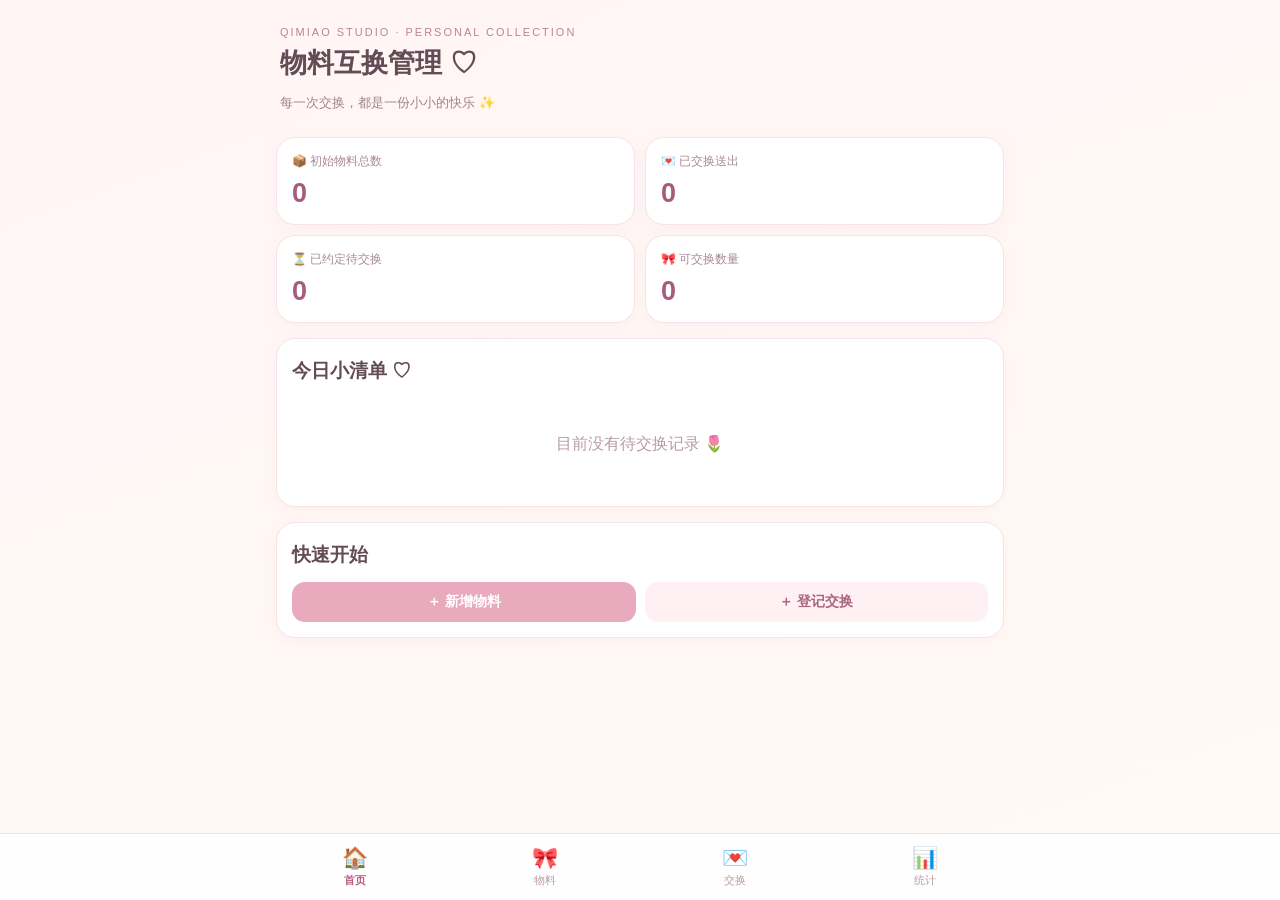
==== index..html @ 8d1b3da2 "Add files via upload" ====
<!doctype html><html lang="zh-CN"><head><meta charset="utf-8"><meta name="viewport" content="width=device-width,initial-scale=1,viewport-fit=cover"><meta name="theme-color" content="#f9dce4"><title>物料互换 ♡</title><style>:root{font-family:-apple-system,BlinkMacSystemFont,'Helvetica Neue',sans-serif;color:#634c56;background:#fff8f8}*{box-sizing:border-box}body{margin:0;padding:env(safe-area-inset-top) 0 calc(85px + env(safe-area-inset-bottom));background:linear-gradient(160deg,#fff5f6,#fffaf3);min-height:100vh}header{padding:26px 20px 12px;max-width:760px;margin:auto}.eyebrow{font-size:11px;letter-spacing:2px;color:#ba8398}h1{font-size:27px;margin:7px 0 4px}h2{font-size:19px;margin:4px 0 14px}p{font-size:13px;color:#a1838d}.wrap{max-width:760px;margin:auto;padding:0 16px}.stats{display:grid;grid-template-columns:repeat(2,1fr);gap:10px}.stat,.panel,.item{background:#fff;border:1px solid #f7e3e8;border-radius:19px;padding:15px;box-shadow:0 4px 15px #ddacbc14}.stat small{display:block;color:#a88996;font-size:12px}.stat b{font-size:27px;display:block;margin-top:8px;color:#a65d7d}.panel{margin-top:15px}.bar{display:flex;gap:8px;align-items:center;justify-content:space-between}.btn{border:0;border-radius:13px;padding:11px 14px;background:#eaaabd;color:#fff;font-weight:650;font-size:14px;cursor:pointer}.btn.alt{background:#fff0f3;color:#a96680}.btn.danger{background:#ffe6e8;color:#b95368}.btn:active{opacity:.7}.search,input,select,textarea{width:100%;border:1px solid #efdde3;border-radius:12px;padding:12px;background:#fffdfd;color:#634c56;font-size:16px}label{display:block;font-size:13px;color:#886b77;margin:12px 0 6px}textarea{min-height:75px;resize:vertical}.item{display:flex;gap:12px;align-items:center;margin:10px 0}.thumb{width:58px;height:58px;flex-shrink:0;border-radius:14px;object-fit:cover;background:#fff0f4;display:grid;place-items:center;font-size:26px}.item .main{flex:1;min-width:0}.item strong{display:block;font-size:15px;overflow-wrap:anywhere}.muted{color:#a28b93;font-size:12px;margin-top:5px}.pill{font-size:11px;background:#fceaf0;border-radius:20px;padding:5px 9px;color:#ad6680;white-space:nowrap}.tabs{position:fixed;bottom:0;left:0;right:0;display:flex;justify-content:center;background:#fffefef5;border-top:1px solid #f4e0e7;padding:8px 0 calc(8px + env(safe-area-inset-bottom));z-index:3}.tabs-inner{display:flex;width:min(100%,760px)}.tab{width:25%;border:0;background:none;color:#b99da7;font-size:11px;padding:4px 0}.tab span{display:block;font-size:21px;margin-bottom:3px}.tab.active{color:#b75f82;font-weight:700}.hidden{display:none!important}.empty{text-align:center;padding:36px 12px;color:#b89ca6}.row{display:flex;gap:9px}.row>*{flex:1;min-width:0}.photoPreview{width:96px;height:96px;object-fit:cover;border-radius:16px;display:none;margin-top:9px}.summary{padding:12px;border-radius:12px;background:#fff2f5;font-size:13px;line-height:1.8}.note{font-size:12px;line-height:1.6}.sectionTitle{display:flex;align-items:center;justify-content:space-between;margin:20px 0 9px}button.icon{border:0;background:none;font-size:18px;color:#b66e88;padding:8px}.qty{font-size:13px;color:#8e7580}.chip{background:#fff4f6;border-radius:10px;padding:7px;font-size:12px;display:inline-block;margin-top:5px}input[type=file]{font-size:13px}hr{border:0;border-top:1px solid #f3e5e9;margin:18px 0}</style></head><body><header><div class="eyebrow">QIMIAO STUDIO · PERSONAL COLLECTION</div><h1>物料互换管理 ♡</h1><p>每一次交换，都是一份小小的快乐 ✨</p></header><main class="wrap"><section id="home"><div class="stats"><div class="stat"><small>📦 初始物料总数</small><b id="sTotal">0</b></div><div class="stat"><small>💌 已交换送出</small><b id="sDone">0</b></div><div class="stat"><small>⏳ 已约定待交换</small><b id="sPending">0</b></div><div class="stat"><small>🎀 可交换数量</small><b id="sAvailable">0</b></div></div><div class="panel"><h2>今日小清单 ♡</h2><div id="homeList" class="empty">还没有交换记录，先添加物料吧 🌸</div></div><div class="panel"><h2>快速开始</h2><div class="row"><button class="btn" onclick="go('stock');openStock()">＋ 新增物料</button><button class="btn alt" onclick="go('trades');openTrade()">＋ 登记交换</button></div></div></section><section id="stock" class="hidden"><div class="sectionTitle"><h2>我的物料 📦</h2><button class="btn" onclick="openStock()">＋ 新增</button></div><input class="search" id="stockSearch" placeholder="🔎 搜索物料名称" oninput="render()"><div id="stockList"></div><div id="stockForm" class="panel hidden"><h2 id="stockFormTitle">新增物料</h2><input type="hidden" id="stockId"><label>物料名称 *</label><input id="stockName" placeholder="例：GD 亚克力夹"><label>初始数量 *</label><input id="stockQty" type="number" min="0" step="1" placeholder="50"><label>物料照片（仅存在本机）</label><input id="stockPhoto" type="file" accept="image/*" onchange="loadPhoto(this)"><img id="preview" class="photoPreview" alt="照片预览"><label>备注</label><textarea id="stockNote" placeholder="尺寸、版本、成员等"></textarea><div class="row" style="margin-top:14px"><button class="btn" onclick="saveStock()">保存物料</button><button class="btn alt" onclick="closeStock()">取消</button></div><button class="btn danger hidden" style="width:100%;margin-top:10px" id="deleteStock" onclick="deleteStock()">删除此物料</button></div></section><section id="trades" class="hidden"><div class="sectionTitle"><h2>交换记录 💌</h2><button class="btn" onclick="openTrade()">＋ 新增</button></div><input class="search" id="tradeSearch" placeholder="🔎 搜索对方账号 / 物料" oninput="render()"><div id="tradeList"></div><div id="tradeForm" class="panel hidden"><h2 id="tradeFormTitle">新增交换</h2><input type="hidden" id="tradeId"><label>交换对象 / 昵称 *</label><input id="tradePerson" placeholder="例：小花"><label>IG / 小红书账号</label><input id="tradeAccount" placeholder="@username"><label>我送出的物料 *</label><select id="tradeStock"></select><label>送出数量 *</label><input id="tradeQty" type="number" min="1" step="1" value="1"><label>对方给我的物料</label><input id="tradeReceive" placeholder="例：太阳小卡"><label>收到数量</label><input id="tradeReceiveQty" type="number" min="0" step="1" value="1"><label>交换状态</label><select id="tradeStatus"><option value="已约定">已约定</option><option value="已完成">已完成</option><option value="已取消">已取消</option></select><label>交换日期</label><input id="tradeDate" type="date"><label>备注 / 见面地点</label><textarea id="tradeNote" placeholder="例：演唱会入口 A"></textarea><div class="row" style="margin-top:14px"><button class="btn" onclick="saveTrade()">保存记录</button><button class="btn alt" onclick="closeTrade()">取消</button></div><button class="btn danger hidden" style="width:100%;margin-top:10px" id="deleteTrade" onclick="deleteTrade()">删除此记录</button></div></section><section id="report" class="hidden"><h2>自动统计 📊</h2><div id="reportList"></div><div class="panel"><h2>收到的物料</h2><div id="receivedList"></div></div><div class="panel"><h2>数据备份与恢复</h2><p class="note">本 App 将数据保存在当前浏览器的本地储存中，不上传服务器。清除网站数据、换浏览器或换手机可能会丢失记录。请定期导出备份。</p><div class="row"><button class="btn" onclick="exportJSON()">⬇ 备份 JSON</button><button class="btn alt" onclick="exportCSV()">⬇ 导出 CSV</button></div><label>恢复 JSON 备份（会替换当前所有记录）</label><input type="file" accept=".json,application/json" onchange="importJSON(this)"><hr><button class="btn danger" onclick="clearAll()">清空全部数据</button></div></section></main><nav class="tabs"><div class="tabs-inner"><button class="tab active" data-tab="home" onclick="go('home')"><span>🏠</span>首页</button><button class="tab" data-tab="stock" onclick="go('stock')"><span>🎀</span>物料</button><button class="tab" data-tab="trades" onclick="go('trades')"><span>💌</span>交换</button><button class="tab" data-tab="report" onclick="go('report')"><span>📊</span>统计</button></div></nav><script>const KEY='qimiao_swap_v1';let db={stocks:[],trades:[]},photoData='';try{const d=JSON.parse(localStorage.getItem(KEY));if(d&&Array.isArray(d.stocks)&&Array.isArray(d.trades))db=d}catch(e){}const $=id=>document.getElementById(id);const esc=s=>String(s??'').replace(/[&<>"']/g,c=>({'&':'&amp;','<':'&lt;','>':'&gt;','"':'&quot;',"'":'&#39;'}[c]));const num=x=>Math.max(0,Math.floor(Number(x)||0));const uid=()=>Date.now().toString(36)+Math.random().toString(36).slice(2,8);function persist(){try{localStorage.setItem(KEY,JSON.stringify(db));render();return true}catch(e){alert('本地储存空间不足，请缩小照片并先导出备份。');return false}}function sums(id){let done=0,pending=0;for(const t of db.trades.filter(t=>t.stockId===id)){if(t.status==='已完成')done+=num(t.qty);if(t.status==='已约定')pending+=num(t.qty)}return{done,pending}}function go(id){['home','stock','trades','report'].forEach(x=>$(x).classList.toggle('hidden',x!==id));document.querySelectorAll('.tab').forEach(b=>b.classList.toggle('active',b.dataset.tab===id));window.scrollTo(0,0);render()}function render(){let total=0,done=0,pending=0;db.stocks.forEach(s=>{const a=sums(s.id);total+=num(s.qty);done+=a.done;pending+=a.pending});$('sTotal').textContent=total;$('sDone').textContent=done;$('sPending').textContent=pending;$('sAvailable').textContent=total-done-pending;const upcoming=db.trades.filter(t=>t.status==='已约定');$('homeList').className=upcoming.length?'':'empty';$('homeList').innerHTML=upcoming.length?upcoming.slice(0,6).map(t=>`<div class="item"><div class="main"><strong>${esc(t.person)}</strong><div class="muted">${esc(db.stocks.find(s=>s.id===t.stockId)?.name||'已删除物料')} × ${num(t.qty)}</div></div><span class="pill">待交换</span></div>`).join(''):'目前没有待交换记录 🌷';const sq=$('stockSearch').value.trim().toLowerCase();$('stockList').innerHTML=db.stocks.filter(s=>s.name.toLowerCase().includes(sq)).map(s=>{const a=sums(s.id);return `<div class="item"><div>${s.photo?`<img class="thumb" src="${s.photo}" alt="">`:'<div class="thumb">🎁</div>'}</div><div class="main"><strong>${esc(s.name)}</strong><div class="muted">初始 ${num(s.qty)} · 已交换 ${a.done} · 已约定 ${a.pending}</div><div class="chip">可交换 ${num(s.qty)-a.done-a.pending}</div></div><button class="icon" onclick="openStock('${s.id}')" aria-label="编辑">✎</button></div>`}).join('')||'<div class="empty">还没有物料，点击「新增」开始 🌸</div>';const tq=$('tradeSearch').value.trim().toLowerCase();$('tradeList').innerHTML=db.trades.filter(t=>(t.person+' '+t.account+' '+(db.stocks.find(s=>s.id===t.stockId)?.name||'')).toLowerCase().includes(tq)).slice().reverse().map(t=>`<div class="item"><div class="main"><strong>${esc(t.person)} <span class="pill">${esc(t.status)}</span></strong><div class="muted">${esc(t.account)} · ${esc(t.date)}</div><div class="qty">送出：${esc(db.stocks.find(s=>s.id===t.stockId)?.name||'已删除物料')} × ${num(t.qty)}</div><div class="muted">收到：${esc(t.receive||'未填写')} × ${num(t.receiveQty)}</div></div><button class="icon" onclick="openTrade('${t.id}')" aria-label="编辑">✎</button></div>`).join('')||'<div class="empty">还没有交换记录 💌</div>';$('reportList').innerHTML=db.stocks.map(s=>{const a=sums(s.id);return `<div class="panel"><strong>${esc(s.name)}</strong><div class="summary" style="margin-top:9px">初始：${num(s.qty)}　｜　已交换：${a.done}<br>已约定：${a.pending}　｜　实际剩余：${num(s.qty)-a.done}<br><b>可交换：${num(s.qty)-a.done-a.pending}</b></div></div>`}).join('')||'<div class="empty">添加物料后自动生成库存报表</div>';let received={};db.trades.filter(t=>t.status==='已完成'&&t.receive.trim()).forEach(t=>received[t.receive]=(received[t.receive]||0)+num(t.receiveQty));$('receivedList').innerHTML=Object.entries(received).map(([name,q])=>`<div class="item"><div class="main"><strong>${esc(name)}</strong></div><span class="pill">${q} 份</span></div>`).join('')||'<p>尚无已完成的收取记录</p>'}function closeStock(){$('stockForm').classList.add('hidden')}function openStock(id=''){go('stock');const s=db.stocks.find(s=>s.id===id);$('stockForm').classList.remove('hidden');$('stockFormTitle').textContent=s?'编辑物料':'新增物料';$('stockId').value=id;$('stockName').value=s?.name||'';$('stockQty').value=s?.qty??'';$('stockNote').value=s?.note||'';$('stockPhoto').value='';photoData=s?.photo||'';$('preview').src=photoData;$('preview').style.display=photoData?'block':'none';$('deleteStock').classList.toggle('hidden',!s);$('stockForm').scrollIntoView({behavior:'smooth',block:'start'})}function loadPhoto(input){const f=input.files[0];if(!f)return;const reader=new FileReader();reader.onload=()=>{const img=new Image();img.onload=()=>{const c=document.createElement('canvas');const scale=Math.min(1,700/Math.max(img.width,img.height));c.width=Math.round(img.width*scale);c.height=Math.round(img.height*scale);c.getContext('2d').drawImage(img,0,0,c.width,c.height);photoData=c.toDataURL('image/jpeg',.7);$('preview').src=photoData;$('preview').style.display='block'};img.src=reader.result};reader.readAsDataURL(f)}function saveStock(){const id=$('stockId').value,name=$('stockName').value.trim(),qty=$('stockQty').value;if(!name||qty===''||!Number.isInteger(Number(qty))||Number(qty)<0)return alert('请填写名称和有效的初始数量');const obj={id:id||uid(),name,qty:num(qty),photo:photoData,note:$('stockNote').value};const idx=db.stocks.findIndex(s=>s.id===id);if(idx<0)db.stocks.push(obj);else db.stocks[idx]=obj;if(persist())closeStock()}function deleteStock(){const id=$('stockId').value;if(db.trades.some(t=>t.stockId===id))return alert('这款物料已有交换记录，请先删除关联交换记录');if(confirm('确定删除这款物料吗？')){db.stocks=db.stocks.filter(s=>s.id!==id);persist();closeStock()}}function closeTrade(){$('tradeForm').classList.add('hidden')}function openTrade(id=''){if(!db.stocks.length)return alert('请先新增至少一种物料');go('trades');const t=db.trades.find(t=>t.id===id);$('tradeForm').classList.remove('hidden');$('tradeFormTitle').textContent=t?'编辑交换':'新增交换';$('tradeId').value=id;$('tradePerson').value=t?.person||'';$('tradeAccount').value=t?.account||'';$('tradeStock').innerHTML=db.stocks.map(s=>`<option value="${esc(s.id)}">${esc(s.name)}</option>`).join('');$('tradeStock').value=t?.stockId||db.stocks[0].id;$('tradeQty').value=t?.qty??1;$('tradeReceive').value=t?.receive||'';$('tradeReceiveQty').value=t?.receiveQty??1;$('tradeStatus').value=t?.status||'已约定';$('tradeDate').value=t?.date||new Date().toLocaleDateString('en-CA');$('tradeNote').value=t?.note||'';$('deleteTrade').classList.toggle('hidden',!t);$('tradeForm').scrollIntoView({behavior:'smooth',block:'start'})}function saveTrade(){const id=$('tradeId').value,person=$('tradePerson').value.trim(),stockId=$('tradeStock').value,qty=Number($('tradeQty').value),receiveQty=Number($('tradeReceiveQty').value);if(!person||!stockId||!Number.isInteger(qty)||qty<1||!Number.isInteger(receiveQty)||receiveQty<0)return alert('请填写交换对象和有效数量');const obj={id:id||uid(),person,account:$('tradeAccount').value.trim(),stockId,qty,receive:$('tradeReceive').value.trim(),receiveQty,status:$('tradeStatus').value,date:$('tradeDate').value,note:$('tradeNote').value};const original=db.trades.find(t=>t.id===id),idx=db.trades.findIndex(t=>t.id===id);if(idx<0)db.trades.push(obj);else db.trades[idx]=obj;const stock=db.stocks.find(s=>s.id===stockId),a=sums(stockId);if(a.done+a.pending>num(stock.qty)){if(!confirm('这会让「可交换数量」变成负数，仍然保存吗？')){if(idx<0)db.trades.pop();else db.trades[idx]=original;return}}if(persist())closeTrade()}function deleteTrade(){if(confirm('确定删除这笔交换记录吗？')){db.trades=db.trades.filter(t=>t.id!==$('tradeId').value);persist();closeTrade()}}function download(name,content,type){const url=URL.createObjectURL(new Blob([content],{type}));const a=document.createElement('a');a.href=url;a.download=name;document.body.appendChild(a);a.click();a.remove();setTimeout(()=>URL.revokeObjectURL(url),2000)}function exportJSON(){download('物料互换备份_'+new Date().toISOString().slice(0,10)+'.json',JSON.stringify(db,null,2),'application/json')}function csvRow(a){return a.map(v=>'"'+String(v??'').replace(/"/g,'""')+'"').join(',')}function exportCSV(){const rows=[['类型','名称/交换对象','账号','物料','初始数量','送出数量','收到物料','收到数量','状态','日期','备注']];db.stocks.forEach(s=>rows.push(['库存',s.name,'','',s.qty,'','','','','',s.note]));db.trades.forEach(t=>rows.push(['交换',t.person,t.account,db.stocks.find(s=>s.id===t.stockId)?.name||'', '',t.qty,t.receive,t.receiveQty,t.status,t.date,t.note]));download('物料互换记录.csv','\ufeff'+rows.map(csvRow).join('\r\n'),'text/csv;charset=utf-8')}function importJSON(input){const f=input.files[0];if(!f)return;const r=new FileReader();r.onload=()=>{try{const d=JSON.parse(r.result);if(!Array.isArray(d.stocks)||!Array.isArray(d.trades))throw Error('bad');if(!confirm('恢复备份将覆盖当前全部数据，确定继续？'))return;db=d;persist();alert('恢复成功')}catch(e){alert('备份文件格式不正确')}finally{input.value=''}};r.readAsText(f)}function clearAll(){if(confirm('确定清空所有物料与交换记录吗？此操作无法撤销。')&&confirm('请确认已经备份，真的要清空吗？')){db={stocks:[],trades:[]};persist()}}render();</script></body></html>
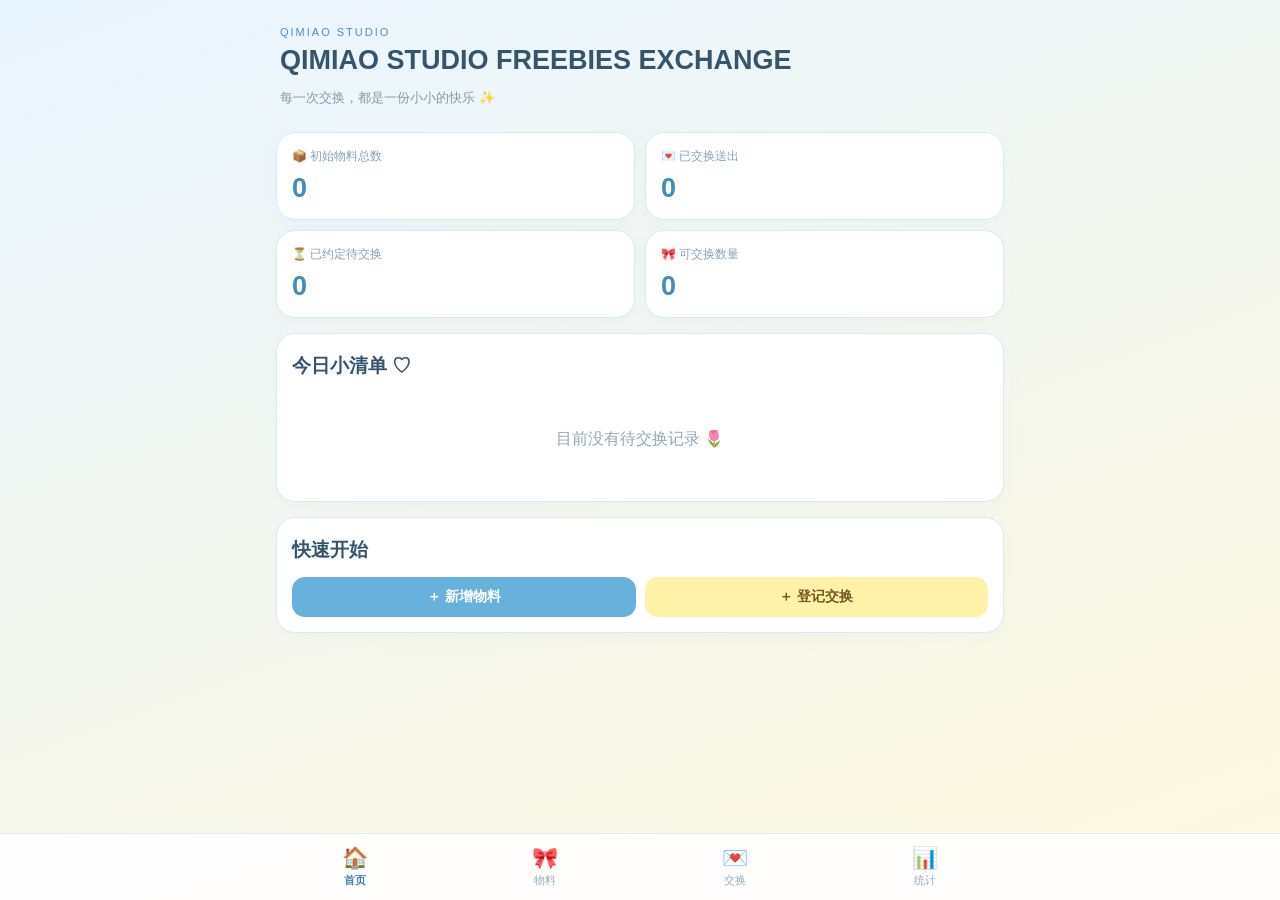
==== commit 108e523b: "Add files via upload" ====
--- a/index..html
+++ b/index..html
@@ -1 +1,2 @@
-<!doctype html><html lang="zh-CN"><head><meta charset="utf-8"><meta name="viewport" content="width=device-width,initial-scale=1,viewport-fit=cover"><meta name="theme-color" content="#f9dce4"><title>物料互换 ♡</title><style>:root{font-family:-apple-system,BlinkMacSystemFont,'Helvetica Neue',sans-serif;color:#634c56;background:#fff8f8}*{box-sizing:border-box}body{margin:0;padding:env(safe-area-inset-top) 0 calc(85px + env(safe-area-inset-bottom));background:linear-gradient(160deg,#fff5f6,#fffaf3);min-height:100vh}header{padding:26px 20px 12px;max-width:760px;margin:auto}.eyebrow{font-size:11px;letter-spacing:2px;color:#ba8398}h1{font-size:27px;margin:7px 0 4px}h2{font-size:19px;margin:4px 0 14px}p{font-size:13px;color:#a1838d}.wrap{max-width:760px;margin:auto;padding:0 16px}.stats{display:grid;grid-template-columns:repeat(2,1fr);gap:10px}.stat,.panel,.item{background:#fff;border:1px solid #f7e3e8;border-radius:19px;padding:15px;box-shadow:0 4px 15px #ddacbc14}.stat small{display:block;color:#a88996;font-size:12px}.stat b{font-size:27px;display:block;margin-top:8px;color:#a65d7d}.panel{margin-top:15px}.bar{display:flex;gap:8px;align-items:center;justify-content:space-between}.btn{border:0;border-radius:13px;padding:11px 14px;background:#eaaabd;color:#fff;font-weight:650;font-size:14px;cursor:pointer}.btn.alt{background:#fff0f3;color:#a96680}.btn.danger{background:#ffe6e8;color:#b95368}.btn:active{opacity:.7}.search,input,select,textarea{width:100%;border:1px solid #efdde3;border-radius:12px;padding:12px;background:#fffdfd;color:#634c56;font-size:16px}label{display:block;font-size:13px;color:#886b77;margin:12px 0 6px}textarea{min-height:75px;resize:vertical}.item{display:flex;gap:12px;align-items:center;margin:10px 0}.thumb{width:58px;height:58px;flex-shrink:0;border-radius:14px;object-fit:cover;background:#fff0f4;display:grid;place-items:center;font-size:26px}.item .main{flex:1;min-width:0}.item strong{display:block;font-size:15px;overflow-wrap:anywhere}.muted{color:#a28b93;font-size:12px;margin-top:5px}.pill{font-size:11px;background:#fceaf0;border-radius:20px;padding:5px 9px;color:#ad6680;white-space:nowrap}.tabs{position:fixed;bottom:0;left:0;right:0;display:flex;justify-content:center;background:#fffefef5;border-top:1px solid #f4e0e7;padding:8px 0 calc(8px + env(safe-area-inset-bottom));z-index:3}.tabs-inner{display:flex;width:min(100%,760px)}.tab{width:25%;border:0;background:none;color:#b99da7;font-size:11px;padding:4px 0}.tab span{display:block;font-size:21px;margin-bottom:3px}.tab.active{color:#b75f82;font-weight:700}.hidden{display:none!important}.empty{text-align:center;padding:36px 12px;color:#b89ca6}.row{display:flex;gap:9px}.row>*{flex:1;min-width:0}.photoPreview{width:96px;height:96px;object-fit:cover;border-radius:16px;display:none;margin-top:9px}.summary{padding:12px;border-radius:12px;background:#fff2f5;font-size:13px;line-height:1.8}.note{font-size:12px;line-height:1.6}.sectionTitle{display:flex;align-items:center;justify-content:space-between;margin:20px 0 9px}button.icon{border:0;background:none;font-size:18px;color:#b66e88;padding:8px}.qty{font-size:13px;color:#8e7580}.chip{background:#fff4f6;border-radius:10px;padding:7px;font-size:12px;display:inline-block;margin-top:5px}input[type=file]{font-size:13px}hr{border:0;border-top:1px solid #f3e5e9;margin:18px 0}</style></head><body><header><div class="eyebrow">QIMIAO STUDIO · PERSONAL COLLECTION</div><h1>物料互换管理 ♡</h1><p>每一次交换，都是一份小小的快乐 ✨</p></header><main class="wrap"><section id="home"><div class="stats"><div class="stat"><small>📦 初始物料总数</small><b id="sTotal">0</b></div><div class="stat"><small>💌 已交换送出</small><b id="sDone">0</b></div><div class="stat"><small>⏳ 已约定待交换</small><b id="sPending">0</b></div><div class="stat"><small>🎀 可交换数量</small><b id="sAvailable">0</b></div></div><div class="panel"><h2>今日小清单 ♡</h2><div id="homeList" class="empty">还没有交换记录，先添加物料吧 🌸</div></div><div class="panel"><h2>快速开始</h2><div class="row"><button class="btn" onclick="go('stock');openStock()">＋ 新增物料</button><button class="btn alt" onclick="go('trades');openTrade()">＋ 登记交换</button></div></div></section><section id="stock" class="hidden"><div class="sectionTitle"><h2>我的物料 📦</h2><button class="btn" onclick="openStock()">＋ 新增</button></div><input class="search" id="stockSearch" placeholder="🔎 搜索物料名称" oninput="render()"><div id="stockList"></div><div id="stockForm" class="panel hidden"><h2 id="stockFormTitle">新增物料</h2><input type="hidden" id="stockId"><label>物料名称 *</label><input id="stockName" placeholder="例：GD 亚克力夹"><label>初始数量 *</label><input id="stockQty" type="number" min="0" step="1" placeholder="50"><label>物料照片（仅存在本机）</label><input id="stockPhoto" type="file" accept="image/*" onchange="loadPhoto(this)"><img id="preview" class="photoPreview" alt="照片预览"><label>备注</label><textarea id="stockNote" placeholder="尺寸、版本、成员等"></textarea><div class="row" style="margin-top:14px"><button class="btn" onclick="saveStock()">保存物料</button><button class="btn alt" onclick="closeStock()">取消</button></div><button class="btn danger hidden" style="width:100%;margin-top:10px" id="deleteStock" onclick="deleteStock()">删除此物料</button></div></section><section id="trades" class="hidden"><div class="sectionTitle"><h2>交换记录 💌</h2><button class="btn" onclick="openTrade()">＋ 新增</button></div><input class="search" id="tradeSearch" placeholder="🔎 搜索对方账号 / 物料" oninput="render()"><div id="tradeList"></div><div id="tradeForm" class="panel hidden"><h2 id="tradeFormTitle">新增交换</h2><input type="hidden" id="tradeId"><label>交换对象 / 昵称 *</label><input id="tradePerson" placeholder="例：小花"><label>IG / 小红书账号</label><input id="tradeAccount" placeholder="@username"><label>我送出的物料 *</label><select id="tradeStock"></select><label>送出数量 *</label><input id="tradeQty" type="number" min="1" step="1" value="1"><label>对方给我的物料</label><input id="tradeReceive" placeholder="例：太阳小卡"><label>收到数量</label><input id="tradeReceiveQty" type="number" min="0" step="1" value="1"><label>交换状态</label><select id="tradeStatus"><option value="已约定">已约定</option><option value="已完成">已完成</option><option value="已取消">已取消</option></select><label>交换日期</label><input id="tradeDate" type="date"><label>备注 / 见面地点</label><textarea id="tradeNote" placeholder="例：演唱会入口 A"></textarea><div class="row" style="margin-top:14px"><button class="btn" onclick="saveTrade()">保存记录</button><button class="btn alt" onclick="closeTrade()">取消</button></div><button class="btn danger hidden" style="width:100%;margin-top:10px" id="deleteTrade" onclick="deleteTrade()">删除此记录</button></div></section><section id="report" class="hidden"><h2>自动统计 📊</h2><div id="reportList"></div><div class="panel"><h2>收到的物料</h2><div id="receivedList"></div></div><div class="panel"><h2>数据备份与恢复</h2><p class="note">本 App 将数据保存在当前浏览器的本地储存中，不上传服务器。清除网站数据、换浏览器或换手机可能会丢失记录。请定期导出备份。</p><div class="row"><button class="btn" onclick="exportJSON()">⬇ 备份 JSON</button><button class="btn alt" onclick="exportCSV()">⬇ 导出 CSV</button></div><label>恢复 JSON 备份（会替换当前所有记录）</label><input type="file" accept=".json,application/json" onchange="importJSON(this)"><hr><button class="btn danger" onclick="clearAll()">清空全部数据</button></div></section></main><nav class="tabs"><div class="tabs-inner"><button class="tab active" data-tab="home" onclick="go('home')"><span>🏠</span>首页</button><button class="tab" data-tab="stock" onclick="go('stock')"><span>🎀</span>物料</button><button class="tab" data-tab="trades" onclick="go('trades')"><span>💌</span>交换</button><button class="tab" data-tab="report" onclick="go('report')"><span>📊</span>统计</button></div></nav><script>const KEY='qimiao_swap_v1';let db={stocks:[],trades:[]},photoData='';try{const d=JSON.parse(localStorage.getItem(KEY));if(d&&Array.isArray(d.stocks)&&Array.isArray(d.trades))db=d}catch(e){}const $=id=>document.getElementById(id);const esc=s=>String(s??'').replace(/[&<>"']/g,c=>({'&':'&amp;','<':'&lt;','>':'&gt;','"':'&quot;',"'":'&#39;'}[c]));const num=x=>Math.max(0,Math.floor(Number(x)||0));const uid=()=>Date.now().toString(36)+Math.random().toString(36).slice(2,8);function persist(){try{localStorage.setItem(KEY,JSON.stringify(db));render();return true}catch(e){alert('本地储存空间不足，请缩小照片并先导出备份。');return false}}function sums(id){let done=0,pending=0;for(const t of db.trades.filter(t=>t.stockId===id)){if(t.status==='已完成')done+=num(t.qty);if(t.status==='已约定')pending+=num(t.qty)}return{done,pending}}function go(id){['home','stock','trades','report'].forEach(x=>$(x).classList.toggle('hidden',x!==id));document.querySelectorAll('.tab').forEach(b=>b.classList.toggle('active',b.dataset.tab===id));window.scrollTo(0,0);render()}function render(){let total=0,done=0,pending=0;db.stocks.forEach(s=>{const a=sums(s.id);total+=num(s.qty);done+=a.done;pending+=a.pending});$('sTotal').textContent=total;$('sDone').textContent=done;$('sPending').textContent=pending;$('sAvailable').textContent=total-done-pending;const upcoming=db.trades.filter(t=>t.status==='已约定');$('homeList').className=upcoming.length?'':'empty';$('homeList').innerHTML=upcoming.length?upcoming.slice(0,6).map(t=>`<div class="item"><div class="main"><strong>${esc(t.person)}</strong><div class="muted">${esc(db.stocks.find(s=>s.id===t.stockId)?.name||'已删除物料')} × ${num(t.qty)}</div></div><span class="pill">待交换</span></div>`).join(''):'目前没有待交换记录 🌷';const sq=$('stockSearch').value.trim().toLowerCase();$('stockList').innerHTML=db.stocks.filter(s=>s.name.toLowerCase().includes(sq)).map(s=>{const a=sums(s.id);return `<div class="item"><div>${s.photo?`<img class="thumb" src="${s.photo}" alt="">`:'<div class="thumb">🎁</div>'}</div><div class="main"><strong>${esc(s.name)}</strong><div class="muted">初始 ${num(s.qty)} · 已交换 ${a.done} · 已约定 ${a.pending}</div><div class="chip">可交换 ${num(s.qty)-a.done-a.pending}</div></div><button class="icon" onclick="openStock('${s.id}')" aria-label="编辑">✎</button></div>`}).join('')||'<div class="empty">还没有物料，点击「新增」开始 🌸</div>';const tq=$('tradeSearch').value.trim().toLowerCase();$('tradeList').innerHTML=db.trades.filter(t=>(t.person+' '+t.account+' '+(db.stocks.find(s=>s.id===t.stockId)?.name||'')).toLowerCase().includes(tq)).slice().reverse().map(t=>`<div class="item"><div class="main"><strong>${esc(t.person)} <span class="pill">${esc(t.status)}</span></strong><div class="muted">${esc(t.account)} · ${esc(t.date)}</div><div class="qty">送出：${esc(db.stocks.find(s=>s.id===t.stockId)?.name||'已删除物料')} × ${num(t.qty)}</div><div class="muted">收到：${esc(t.receive||'未填写')} × ${num(t.receiveQty)}</div></div><button class="icon" onclick="openTrade('${t.id}')" aria-label="编辑">✎</button></div>`).join('')||'<div class="empty">还没有交换记录 💌</div>';$('reportList').innerHTML=db.stocks.map(s=>{const a=sums(s.id);return `<div class="panel"><strong>${esc(s.name)}</strong><div class="summary" style="margin-top:9px">初始：${num(s.qty)}　｜　已交换：${a.done}<br>已约定：${a.pending}　｜　实际剩余：${num(s.qty)-a.done}<br><b>可交换：${num(s.qty)-a.done-a.pending}</b></div></div>`}).join('')||'<div class="empty">添加物料后自动生成库存报表</div>';let received={};db.trades.filter(t=>t.status==='已完成'&&t.receive.trim()).forEach(t=>received[t.receive]=(received[t.receive]||0)+num(t.receiveQty));$('receivedList').innerHTML=Object.entries(received).map(([name,q])=>`<div class="item"><div class="main"><strong>${esc(name)}</strong></div><span class="pill">${q} 份</span></div>`).join('')||'<p>尚无已完成的收取记录</p>'}function closeStock(){$('stockForm').classList.add('hidden')}function openStock(id=''){go('stock');const s=db.stocks.find(s=>s.id===id);$('stockForm').classList.remove('hidden');$('stockFormTitle').textContent=s?'编辑物料':'新增物料';$('stockId').value=id;$('stockName').value=s?.name||'';$('stockQty').value=s?.qty??'';$('stockNote').value=s?.note||'';$('stockPhoto').value='';photoData=s?.photo||'';$('preview').src=photoData;$('preview').style.display=photoData?'block':'none';$('deleteStock').classList.toggle('hidden',!s);$('stockForm').scrollIntoView({behavior:'smooth',block:'start'})}function loadPhoto(input){const f=input.files[0];if(!f)return;const reader=new FileReader();reader.onload=()=>{const img=new Image();img.onload=()=>{const c=document.createElement('canvas');const scale=Math.min(1,700/Math.max(img.width,img.height));c.width=Math.round(img.width*scale);c.height=Math.round(img.height*scale);c.getContext('2d').drawImage(img,0,0,c.width,c.height);photoData=c.toDataURL('image/jpeg',.7);$('preview').src=photoData;$('preview').style.display='block'};img.src=reader.result};reader.readAsDataURL(f)}function saveStock(){const id=$('stockId').value,name=$('stockName').value.trim(),qty=$('stockQty').value;if(!name||qty===''||!Number.isInteger(Number(qty))||Number(qty)<0)return alert('请填写名称和有效的初始数量');const obj={id:id||uid(),name,qty:num(qty),photo:photoData,note:$('stockNote').value};const idx=db.stocks.findIndex(s=>s.id===id);if(idx<0)db.stocks.push(obj);else db.stocks[idx]=obj;if(persist())closeStock()}function deleteStock(){const id=$('stockId').value;if(db.trades.some(t=>t.stockId===id))return alert('这款物料已有交换记录，请先删除关联交换记录');if(confirm('确定删除这款物料吗？')){db.stocks=db.stocks.filter(s=>s.id!==id);persist();closeStock()}}function closeTrade(){$('tradeForm').classList.add('hidden')}function openTrade(id=''){if(!db.stocks.length)return alert('请先新增至少一种物料');go('trades');const t=db.trades.find(t=>t.id===id);$('tradeForm').classList.remove('hidden');$('tradeFormTitle').textContent=t?'编辑交换':'新增交换';$('tradeId').value=id;$('tradePerson').value=t?.person||'';$('tradeAccount').value=t?.account||'';$('tradeStock').innerHTML=db.stocks.map(s=>`<option value="${esc(s.id)}">${esc(s.name)}</option>`).join('');$('tradeStock').value=t?.stockId||db.stocks[0].id;$('tradeQty').value=t?.qty??1;$('tradeReceive').value=t?.receive||'';$('tradeReceiveQty').value=t?.receiveQty??1;$('tradeStatus').value=t?.status||'已约定';$('tradeDate').value=t?.date||new Date().toLocaleDateString('en-CA');$('tradeNote').value=t?.note||'';$('deleteTrade').classList.toggle('hidden',!t);$('tradeForm').scrollIntoView({behavior:'smooth',block:'start'})}function saveTrade(){const id=$('tradeId').value,person=$('tradePerson').value.trim(),stockId=$('tradeStock').value,qty=Number($('tradeQty').value),receiveQty=Number($('tradeReceiveQty').value);if(!person||!stockId||!Number.isInteger(qty)||qty<1||!Number.isInteger(receiveQty)||receiveQty<0)return alert('请填写交换对象和有效数量');const obj={id:id||uid(),person,account:$('tradeAccount').value.trim(),stockId,qty,receive:$('tradeReceive').value.trim(),receiveQty,status:$('tradeStatus').value,date:$('tradeDate').value,note:$('tradeNote').value};const original=db.trades.find(t=>t.id===id),idx=db.trades.findIndex(t=>t.id===id);if(idx<0)db.trades.push(obj);else db.trades[idx]=obj;const stock=db.stocks.find(s=>s.id===stockId),a=sums(stockId);if(a.done+a.pending>num(stock.qty)){if(!confirm('这会让「可交换数量」变成负数，仍然保存吗？')){if(idx<0)db.trades.pop();else db.trades[idx]=original;return}}if(persist())closeTrade()}function deleteTrade(){if(confirm('确定删除这笔交换记录吗？')){db.trades=db.trades.filter(t=>t.id!==$('tradeId').value);persist();closeTrade()}}function download(name,content,type){const url=URL.createObjectURL(new Blob([content],{type}));const a=document.createElement('a');a.href=url;a.download=name;document.body.appendChild(a);a.click();a.remove();setTimeout(()=>URL.revokeObjectURL(url),2000)}function exportJSON(){download('物料互换备份_'+new Date().toISOString().slice(0,10)+'.json',JSON.stringify(db,null,2),'application/json')}function csvRow(a){return a.map(v=>'"'+String(v??'').replace(/"/g,'""')+'"').join(',')}function exportCSV(){const rows=[['类型','名称/交换对象','账号','物料','初始数量','送出数量','收到物料','收到数量','状态','日期','备注']];db.stocks.forEach(s=>rows.push(['库存',s.name,'','',s.qty,'','','','','',s.note]));db.trades.forEach(t=>rows.push(['交换',t.person,t.account,db.stocks.find(s=>s.id===t.stockId)?.name||'', '',t.qty,t.receive,t.receiveQty,t.status,t.date,t.note]));download('物料互换记录.csv','\ufeff'+rows.map(csvRow).join('\r\n'),'text/csv;charset=utf-8')}function importJSON(input){const f=input.files[0];if(!f)return;const r=new FileReader();r.onload=()=>{try{const d=JSON.parse(r.result);if(!Array.isArray(d.stocks)||!Array.isArray(d.trades))throw Error('bad');if(!confirm('恢复备份将覆盖当前全部数据，确定继续？'))return;db=d;persist();alert('恢复成功')}catch(e){alert('备份文件格式不正确')}finally{input.value=''}};r.readAsText(f)}function clearAll(){if(confirm('确定清空所有物料与交换记录吗？此操作无法撤销。')&&confirm('请确认已经备份，真的要清空吗？')){db={stocks:[],trades:[]};persist()}}render();</script></body></html>
+<!doctype html><html lang="zh-CN"><head><meta charset="utf-8"><meta name="viewport" content="width=device-width,initial-scale=1,viewport-fit=cover"><meta name="theme-color" content="#dceef9"><title>QIMIAO STUDIO FREEBIES EXCHANGE</title><style>:root{font-family:-apple-system,BlinkMacSystemFont,'Helvetica Neue',sans-serif;color:#35556e;background:#f3f9ff}*{box-sizing:border-box}body{margin:0;padding:env(safe-area-inset-top) 0 calc(85px + env(safe-area-inset-bottom));background:linear-gradient(160deg,#e9f5ff,#fff9df);min-height:100vh}header{padding:26px 20px 12px;max-width:760px;margin:auto}.eyebrow{font-size:11px;letter-spacing:2px;color:#4c91bd}h1{font-size:27px;margin:7px 0 4px}h2{font-size:19px;margin:4px 0 14px}p{font-size:13px;color:#8499a7}.wrap{max-width:760px;margin:auto;padding:0 16px}.stats{display:grid;grid-template-columns:repeat(2,1fr);gap:10px}.stat,.panel,.item{background:#fff;border:1px solid #d7eaf6;border-radius:19px;padding:15px;box-shadow:0 4px 15px #a9c9dd18}.stat small{display:block;color:#86a3b6;font-size:12px}.stat b{font-size:27px;display:block;margin-top:8px;color:#438cbb}.panel{margin-top:15px}.bar{display:flex;gap:8px;align-items:center;justify-content:space-between}.btn{border:0;border-radius:13px;padding:11px 14px;background:#69b1dd;color:#fff;font-weight:650;font-size:14px;cursor:pointer}.btn.alt{background:#fff1a8;color:#705b20}.btn.danger{background:#ffe6e8;color:#b95368}.btn:active{opacity:.7}.search,input,select,textarea{width:100%;border:1px solid #d3e6f2;border-radius:12px;padding:12px;background:#fcfdff;color:#4b6070;font-size:16px}label{display:block;font-size:13px;color:#71899a;margin:12px 0 6px}textarea{min-height:75px;resize:vertical}.item{display:flex;gap:12px;align-items:center;margin:10px 0}.thumb{width:58px;height:58px;flex-shrink:0;border-radius:14px;object-fit:cover;background:#eaf5fb;display:grid;place-items:center;font-size:26px}.item .main{flex:1;min-width:0}.item strong{display:block;font-size:15px;overflow-wrap:anywhere}.muted{color:#8197a6;font-size:12px;margin-top:5px}.pill{font-size:11px;background:#fff6c9;border-radius:20px;padding:5px 9px;color:#8b7428;white-space:nowrap}.tabs{position:fixed;bottom:0;left:0;right:0;display:flex;justify-content:center;background:#fffefef5;border-top:1px solid #dcebf5;padding:8px 0 calc(8px + env(safe-area-inset-bottom));z-index:3}.tabs-inner{display:flex;width:min(100%,760px)}.tab{width:25%;border:0;background:none;color:#93adbd;font-size:11px;padding:4px 0}.tab span{display:block;font-size:21px;margin-bottom:3px}.tab.active{color:#3e83b1;font-weight:700}.hidden{display:none!important}.empty{text-align:center;padding:36px 12px;color:#91a8b7}.row{display:flex;gap:9px}.row>*{flex:1;min-width:0}.photoPreview{width:96px;height:96px;object-fit:cover;border-radius:16px;display:none;margin-top:9px}.summary{padding:12px;border-radius:12px;background:#fff9df;font-size:13px;line-height:1.8}.note{font-size:12px;line-height:1.6}.sectionTitle{display:flex;align-items:center;justify-content:space-between;margin:20px 0 9px}button.icon{border:0;background:none;font-size:18px;color:#6399b9;padding:8px}.qty{font-size:13px;color:#718899}.chip{background:#e8f4ff;border-radius:10px;padding:7px;font-size:12px;display:inline-block;margin-top:5px}input[type=file]{font-size:13px}hr{border:0;border-top:1px solid #dfeef6;margin:18px 0}.checkrow{display:flex;align-items:center;gap:9px}.checkrow input{width:20px;height:20px;accent-color:#4b9dcc}
+</style></head><body><header><div class="eyebrow">QIMIAO STUDIO</div><h1>QIMIAO STUDIO FREEBIES EXCHANGE</h1><p>每一次交换，都是一份小小的快乐 ✨</p></header><main class="wrap"><section id="home"><div class="stats"><div class="stat"><small>📦 初始物料总数</small><b id="sTotal">0</b></div><div class="stat"><small>💌 已交换送出</small><b id="sDone">0</b></div><div class="stat"><small>⏳ 已约定待交换</small><b id="sPending">0</b></div><div class="stat"><small>🎀 可交换数量</small><b id="sAvailable">0</b></div></div><div class="panel"><h2>今日小清单 ♡</h2><div id="homeList" class="empty">还没有交换记录，先添加物料吧 🌸</div></div><div class="panel"><h2>快速开始</h2><div class="row"><button class="btn" onclick="go('stock');openStock()">＋ 新增物料</button><button class="btn alt" onclick="go('trades');openTrade()">＋ 登记交换</button></div></div></section><section id="stock" class="hidden"><div class="sectionTitle"><h2>我的物料 📦</h2><button class="btn" onclick="openStock()">＋ 新增</button></div><input class="search" id="stockSearch" placeholder="🔎 搜索物料名称" oninput="render()"><div id="stockList"></div><div id="stockForm" class="panel hidden"><h2 id="stockFormTitle">新增物料</h2><input type="hidden" id="stockId"><label>物料名称 *</label><input id="stockName" placeholder="例：GD 亚克力夹"><label>初始数量 *</label><input id="stockQty" type="number" min="0" step="1" placeholder="50"><label>物料照片（仅存在本机）</label><input id="stockPhoto" type="file" accept="image/*" onchange="loadPhoto(this)"><img id="preview" class="photoPreview" alt="照片预览"><label>备注</label><textarea id="stockNote" placeholder="尺寸、版本、成员等"></textarea><div class="row" style="margin-top:14px"><button class="btn" onclick="saveStock()">保存物料</button><button class="btn alt" onclick="closeStock()">取消</button></div><button class="btn danger hidden" style="width:100%;margin-top:10px" id="deleteStock" onclick="deleteStock()">删除此物料</button></div></section><section id="trades" class="hidden"><div class="sectionTitle"><h2>交换记录 💌</h2><button class="btn" onclick="openTrade()">＋ 新增</button></div><input class="search" id="tradeSearch" placeholder="🔎 搜索对方账号 / 物料" oninput="render()"><div id="tradeList"></div><div id="tradeForm" class="panel hidden"><h2 id="tradeFormTitle">新增交换</h2><input type="hidden" id="tradeId"><label>交换对象 / 昵称 *</label><input id="tradePerson" placeholder="例：小花"><label>IG / 小红书账号</label><input id="tradeAccount" placeholder="@username"><label>电话号码</label><input id="tradePhone" type="tel" inputmode="tel" placeholder="例：012-345 6789"><label>微信号</label><input id="tradeWechat" placeholder="输入微信号"><label>交换方式</label><select id="tradeMethod"><option value="邮寄">邮寄</option><option value="场地互换">场地互换</option></select><label>我送出的物料 *</label><div id="giveRows"></div><button type="button" class="btn alt" onclick="addTradeRow('give')">＋ 添加送出物料</button><div class="summary">送出总数：<b id="giveTotal">0</b></div><label>对方给我的物料</label><div id="getRows"></div><button type="button" class="btn alt" onclick="addTradeRow('get')">＋ 添加收到物料</button><div class="summary">收到总数：<b id="getTotal">0</b></div><label class="checkrow"><input id="tradeChecked" type="checkbox" onchange="toggleTradeChecked()"> 已互换</label><label>其他状态</label><select id="tradeStatus" onchange="syncTradeChecked()"><option value="已约定">已约定</option><option value="已完成">已完成</option><option value="已取消">已取消</option></select><label>交换日期</label><input id="tradeDate" type="date"><label>备注 / 见面地点</label><textarea id="tradeNote" placeholder="例：演唱会入口 A"></textarea><div class="row" style="margin-top:14px"><button class="btn" onclick="saveTrade()">保存记录</button><button class="btn alt" onclick="closeTrade()">取消</button></div><button class="btn danger hidden" style="width:100%;margin-top:10px" id="deleteTrade" onclick="deleteTrade()">删除此记录</button></div></section><section id="report" class="hidden"><h2>自动统计 📊</h2><div id="reportList"></div><div class="panel"><h2>收到的物料</h2><div id="receivedList"></div></div><div class="panel"><h2>数据备份与恢复</h2><p class="note">本 App 将数据保存在当前浏览器的本地储存中，不上传服务器。清除网站数据、换浏览器或换手机可能会丢失记录。请定期导出备份。</p><div class="row"><button class="btn" onclick="exportJSON()">⬇ 备份 JSON</button><button class="btn alt" onclick="exportCSV()">⬇ 导出 CSV</button></div><label>恢复 JSON 备份（会替换当前所有记录）</label><input type="file" accept=".json,application/json" onchange="importJSON(this)"><hr><button class="btn danger" onclick="clearAll()">清空全部数据</button></div></section></main><nav class="tabs"><div class="tabs-inner"><button class="tab active" data-tab="home" onclick="go('home')"><span>🏠</span>首页</button><button class="tab" data-tab="stock" onclick="go('stock')"><span>🎀</span>物料</button><button class="tab" data-tab="trades" onclick="go('trades')"><span>💌</span>交换</button><button class="tab" data-tab="report" onclick="go('report')"><span>📊</span>统计</button></div></nav><script>const KEY='qimiao_swap_v1';let db={stocks:[],trades:[]},photoData='';try{const d=JSON.parse(localStorage.getItem(KEY));if(d&&Array.isArray(d.stocks)&&Array.isArray(d.trades))db=d}catch(e){}const $=id=>document.getElementById(id);const esc=s=>String(s??'').replace(/[&<>"']/g,c=>({'&':'&amp;','<':'&lt;','>':'&gt;','"':'&quot;',"'":'&#39;'}[c]));const num=x=>Math.max(0,Math.floor(Number(x)||0));const uid=()=>Date.now().toString(36)+Math.random().toString(36).slice(2,8);function waHref(phone){let n=String(phone||'').replace(/\D/g,'');if(n.startsWith('0'))n='60'+n.slice(1);return 'https://wa.me/'+n}function persist(){try{localStorage.setItem(KEY,JSON.stringify(db));render();return true}catch(e){alert('本地储存空间不足，请缩小照片并先导出备份。');return false}}function giveItems(t){return Array.isArray(t.giveItems)?t.giveItems:(t.stockId?[{stockId:t.stockId,qty:num(t.qty)}]:[])}function receiveItems(t){return Array.isArray(t.receiveItems)?t.receiveItems:(t.receive?[{name:t.receive,qty:num(t.receiveQty)}]:[])}function sums(id){let done=0,pending=0;for(const t of db.trades){const q=giveItems(t).filter(x=>x.stockId===id).reduce((a,x)=>a+num(x.qty),0);if(t.status==='已完成')done+=q;if(t.status==='已约定')pending+=q}return{done,pending}}function go(id){['home','stock','trades','report'].forEach(x=>$(x).classList.toggle('hidden',x!==id));document.querySelectorAll('.tab').forEach(b=>b.classList.toggle('active',b.dataset.tab===id));window.scrollTo(0,0);render()}function render(){let total=0,done=0,pending=0;db.stocks.forEach(s=>{const a=sums(s.id);total+=num(s.qty);done+=a.done;pending+=a.pending});$('sTotal').textContent=total;$('sDone').textContent=done;$('sPending').textContent=pending;$('sAvailable').textContent=total-done-pending;const upcoming=db.trades.filter(t=>t.status==='已约定');$('homeList').className=upcoming.length?'':'empty';$('homeList').innerHTML=upcoming.length?upcoming.slice(0,6).map(t=>`<div class="item"><div class="main"><strong>${esc(t.person)}</strong><div class="muted">${giveItems(t).map(x=>`${esc(db.stocks.find(s=>s.id===x.stockId)?.name||'已删除物料')} × ${num(x.qty)}`).join('、')}</div></div><span class="pill">待交换</span></div>`).join(''):'目前没有待交换记录 🌷';const sq=$('stockSearch').value.trim().toLowerCase();$('stockList').innerHTML=db.stocks.filter(s=>s.name.toLowerCase().includes(sq)).map(s=>{const a=sums(s.id);return `<div class="item"><div>${s.photo?`<img class="thumb" src="${s.photo}" alt="">`:'<div class="thumb">🎁</div>'}</div><div class="main"><strong>${esc(s.name)}</strong><div class="muted">初始 ${num(s.qty)} · 已交换 ${a.done} · 已约定 ${a.pending}</div><div class="chip">可交换 ${num(s.qty)-a.done-a.pending}</div></div><button class="icon" onclick="openStock('${s.id}')" aria-label="编辑">✎</button></div>`}).join('')||'<div class="empty">还没有物料，点击「新增」开始 🌸</div>';const tq=$('tradeSearch').value.trim().toLowerCase();$('tradeList').innerHTML=db.trades.filter(t=>(t.person+' '+t.account+' '+(t.phone||'')+' '+(t.method||'')+' '+(db.stocks.find(s=>s.id===t.stockId)?.name||'')).toLowerCase().includes(tq)).slice().reverse().map(t=>`<div class="item"><div class="main"><strong>${esc(t.person)} <span class="pill">${esc(t.status)}</span></strong><div class="muted">${esc(t.account||'未填写 IG')} · ${t.phone?`电话 <a href="${waHref(t.phone)}" target="_blank" rel="noopener">${esc(t.phone)}</a>`:'电话 未填写'} · 微信 ${esc(t.wechat||'未填写')} · ${esc(t.method||'邮寄')} · ${esc(t.date)}</div><div class="qty">送出：${giveItems(t).map(x=>`${esc(db.stocks.find(s=>s.id===x.stockId)?.name||'已删除物料')} × ${num(x.qty)}`).join('、')}</div><div class="muted">收到：${receiveItems(t).map(x=>`${esc(x.name)} × ${num(x.qty)}`).join('、')||'未填写'}</div></div><button class="icon" onclick="openTrade('${t.id}')" aria-label="编辑">✎</button></div>`).join('')||'<div class="empty">还没有交换记录 💌</div>';$('reportList').innerHTML=db.stocks.map(s=>{const a=sums(s.id);return `<div class="panel"><strong>${esc(s.name)}</strong><div class="summary" style="margin-top:9px">初始：${num(s.qty)}　｜　已交换：${a.done}<br>已约定：${a.pending}　｜　实际剩余：${num(s.qty)-a.done}<br><b>可交换：${num(s.qty)-a.done-a.pending}</b></div></div>`}).join('')||'<div class="empty">添加物料后自动生成库存报表</div>';let received={};db.trades.filter(t=>t.status==='已完成').forEach(t=>receiveItems(t).forEach(x=>{if(x.name)received[x.name]=(received[x.name]||0)+num(x.qty)}));$('receivedList').innerHTML=Object.entries(received).map(([name,q])=>`<div class="item"><div class="main"><strong>${esc(name)}</strong></div><span class="pill">${q} 份</span></div>`).join('')||'<p>尚无已完成的收取记录</p>'}function closeStock(){$('stockForm').classList.add('hidden')}function openStock(id=''){go('stock');const s=db.stocks.find(s=>s.id===id);$('stockForm').classList.remove('hidden');$('stockFormTitle').textContent=s?'编辑物料':'新增物料';$('stockId').value=id;$('stockName').value=s?.name||'';$('stockQty').value=s?.qty??'';$('stockNote').value=s?.note||'';$('stockPhoto').value='';photoData=s?.photo||'';$('preview').src=photoData;$('preview').style.display=photoData?'block':'none';$('deleteStock').classList.toggle('hidden',!s);$('stockForm').scrollIntoView({behavior:'smooth',block:'start'})}function loadPhoto(input){const f=input.files[0];if(!f)return;const reader=new FileReader();reader.onload=()=>{const img=new Image();img.onload=()=>{const c=document.createElement('canvas');const scale=Math.min(1,700/Math.max(img.width,img.height));c.width=Math.round(img.width*scale);c.height=Math.round(img.height*scale);c.getContext('2d').drawImage(img,0,0,c.width,c.height);photoData=c.toDataURL('image/jpeg',.7);$('preview').src=photoData;$('preview').style.display='block'};img.src=reader.result};reader.readAsDataURL(f)}function saveStock(){const id=$('stockId').value,name=$('stockName').value.trim(),qty=$('stockQty').value;if(!name||qty===''||!Number.isInteger(Number(qty))||Number(qty)<0)return alert('请填写名称和有效的初始数量');const obj={id:id||uid(),name,qty:num(qty),photo:photoData,note:$('stockNote').value};const idx=db.stocks.findIndex(s=>s.id===id);if(idx<0)db.stocks.push(obj);else db.stocks[idx]=obj;if(persist())closeStock()}function deleteStock(){const id=$('stockId').value;if(db.trades.some(t=>t.stockId===id))return alert('这款物料已有交换记录，请先删除关联交换记录');if(confirm('确定删除这款物料吗？')){db.stocks=db.stocks.filter(s=>s.id!==id);persist();closeStock()}}function closeTrade(){$('tradeForm').classList.add('hidden')}function openTrade(id=''){if(!db.stocks.length)return alert('请先新增至少一种物料');go('trades');const t=db.trades.find(t=>t.id===id);$('tradeForm').classList.remove('hidden');$('tradeFormTitle').textContent=t?'编辑交换':'新增交换';$('tradeId').value=id;$('tradePerson').value=t?.person||'';$('tradeAccount').value=t?.account||'';$('tradePhone').value=t?.phone||'';$('tradeWechat').value=t?.wechat||'';$('tradeMethod').value=t?.method||'邮寄';$('tradeStatus').value=t?.status||'已约定';$('tradeChecked').checked=(t?.status==='已完成');$('tradeDate').value=t?.date||new Date().toLocaleDateString('en-CA');$('tradeNote').value=t?.note||'';renderTradeRows('give',t?giveItems(t):[{stockId:db.stocks[0].id,qty:1}]);renderTradeRows('get',t?receiveItems(t):[]);$('deleteTrade').classList.toggle('hidden',!t);$('tradeForm').scrollIntoView({behavior:'smooth',block:'start'})}function renderTradeRows(type,items){const box=$(type==='give'?'giveRows':'getRows');box.innerHTML=(items.length?items:[type==='give'?{stockId:db.stocks[0]?.id,qty:1}:{name:'',qty:1}]).map((x,i)=>`<div class="row tradeRow" style="margin:8px 0">${type==='give'?`<select class="rowMaterial">${db.stocks.map(s=>`<option value="${esc(s.id)}" ${s.id===x.stockId?'selected':''}>${esc(s.name)}</option>`).join('')}</select>`:`<input class="rowMaterial" placeholder="物料名称" value="${esc(x.name||'')}">`}<input class="rowQty" type="number" min="1" step="1" value="${num(x.qty)||1}" oninput="updateTotals()"><button type="button" class="icon" onclick="this.parentElement.remove();updateTotals()">×</button></div>`).join('');updateTotals()}function addTradeRow(type){const box=$(type==='give'?'giveRows':'getRows'),row=type==='give'?{stockId:db.stocks[0]?.id,qty:1}:{name:'',qty:1};box.insertAdjacentHTML('beforeend',renderTradeRowHTML(type,row));updateTotals()}function renderTradeRowHTML(type,x){return `<div class="row tradeRow" style="margin:8px 0">${type==='give'?`<select class="rowMaterial">${db.stocks.map(s=>`<option value="${esc(s.id)}" ${s.id===x.stockId?'selected':''}>${esc(s.name)}</option>`).join('')}</select>`:`<input class="rowMaterial" placeholder="物料名称" value="${esc(x.name||'')}">`}<input class="rowQty" type="number" min="1" step="1" value="${num(x.qty)||1}" oninput="updateTotals()"><button type="button" class="icon" onclick="this.parentElement.remove();updateTotals()">×</button></div>`}function updateTotals(){for(const [type,id] of [['give','giveTotal'],['get','getTotal']]){const box=$(type==='give'?'giveRows':'getRows');$(id).textContent=[...box.querySelectorAll('.rowQty')].reduce((a,x)=>a+(Number(x.value)||0),0)}}function readTradeRows(type){const box=$(type==='give'?'giveRows':'getRows');return [...box.querySelectorAll('.tradeRow')].map(r=>({value:r.querySelector('.rowMaterial').value.trim(),qty:Number(r.querySelector('.rowQty').value)})).filter(x=>x.value&&Number.isInteger(x.qty)&&x.qty>0).map(x=>type==='give'?{stockId:x.value,qty:x.qty}:{name:x.value,qty:x.qty})}function toggleTradeChecked(){$('tradeStatus').value=$('tradeChecked').checked?'已完成':'已约定'}function syncTradeChecked(){$('tradeChecked').checked=$('tradeStatus').value==='已完成'}function saveTrade(){const id=$('tradeId').value,person=$('tradePerson').value.trim(),give=readTradeRows('give'),receive=readTradeRows('get');if(!person||!give.length)return alert('请填写交换对象，并至少添加一项送出物料');const obj={id:id||uid(),person,account:$('tradeAccount').value.trim(),phone:$('tradePhone').value.trim(),wechat:$('tradeWechat').value.trim(),method:$('tradeMethod').value,giveItems:give,receiveItems:receive,status:$('tradeStatus').value,date:$('tradeDate').value,note:$('tradeNote').value};const original=db.trades.find(t=>t.id===id),idx=db.trades.findIndex(t=>t.id===id);if(idx<0)db.trades.push(obj);else db.trades[idx]=obj;const over=give.some(x=>{const stock=db.stocks.find(s=>s.id===x.stockId),a=sums(x.stockId);return stock&&a.done+a.pending>num(stock.qty)});if(over&&!confirm('这会让「可交换数量」变成负数，仍然保存吗？')){if(idx<0)db.trades.pop();else db.trades[idx]=original;return}if(persist())closeTrade()}function deleteTrade(){if(confirm('确定删除这笔交换记录吗？')){db.trades=db.trades.filter(t=>t.id!==$('tradeId').value);persist();closeTrade()}}function download(name,content,type){const url=URL.createObjectURL(new Blob([content],{type}));const a=document.createElement('a');a.href=url;a.download=name;document.body.appendChild(a);a.click();a.remove();setTimeout(()=>URL.revokeObjectURL(url),2000)}function exportJSON(){download('物料互换备份_'+new Date().toISOString().slice(0,10)+'.json',JSON.stringify(db,null,2),'application/json')}function csvRow(a){return a.map(v=>'"'+String(v??'').replace(/"/g,'""')+'"').join(',')}function exportCSV(){const rows=[['类型','名称/交换对象','IG','电话号码','微信号','交换方式','物料','初始数量','送出数量','收到物料','收到数量','状态','日期','备注']];db.stocks.forEach(s=>rows.push(['库存',s.name,'','','','','',s.qty,'','','','','',s.note]));db.trades.forEach(t=>rows.push(['交换',t.person,t.account,t.phone||'',t.wechat||'',t.method||'邮寄',giveItems(t).map(x=>`${db.stocks.find(s=>s.id===x.stockId)?.name||'已删除物料'} × ${x.qty}`).join('、'),giveItems(t).reduce((a,x)=>a+num(x.qty),0),receiveItems(t).map(x=>`${x.name} × ${x.qty}`).join('、'),receiveItems(t).reduce((a,x)=>a+num(x.qty),0),t.status,t.date,t.note]));download('物料互换记录.csv','\ufeff'+rows.map(csvRow).join('\r\n'),'text/csv;charset=utf-8')}function importJSON(input){const f=input.files[0];if(!f)return;const r=new FileReader();r.onload=()=>{try{const d=JSON.parse(r.result);if(!Array.isArray(d.stocks)||!Array.isArray(d.trades))throw Error('bad');if(!confirm('恢复备份将覆盖当前全部数据，确定继续？'))return;db=d;persist();alert('恢复成功')}catch(e){alert('备份文件格式不正确')}finally{input.value=''}};r.readAsText(f)}function clearAll(){if(confirm('确定清空所有物料与交换记录吗？此操作无法撤销。')&&confirm('请确认已经备份，真的要清空吗？')){db={stocks:[],trades:[]};persist()}}render();</script></body></html>
